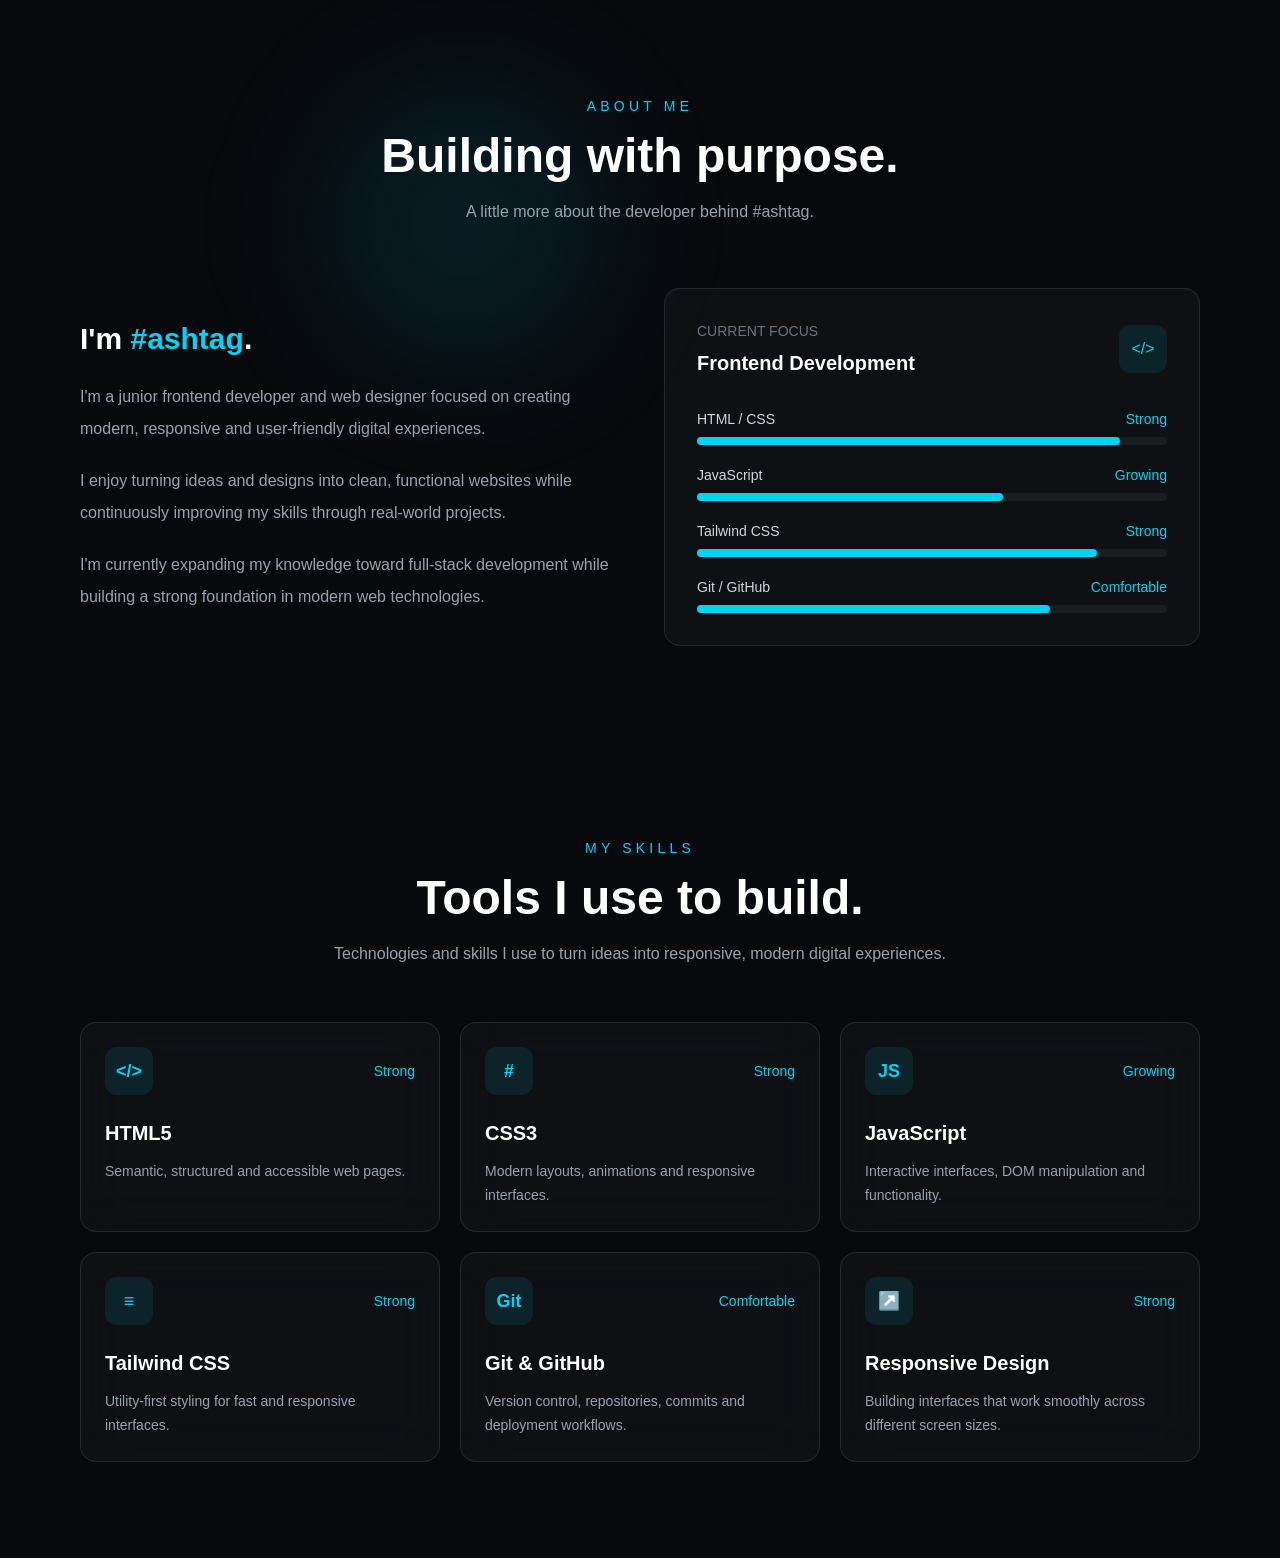
==== about.html @ ee0c6204 "Initial portfolio commit" ====
<!DOCTYPE html>
<html lang="en">
<head>

     <script src="tailwind.js"></script>
    <meta charset="UTF-8">
    <meta name="viewport" content="width=device-width, initial-scale=1.0">

    <title>About #ashtag | Frontend Developer</title>

    <link rel="stylesheet" href="css.css">
    <script src="js.js" defer></script>

</head>

<body class="bg-[#08090d] text-white">

    <!-- About -->
    <main>

        <section class="relative overflow-hidden px-6 py-24 sm:px-10 lg:px-20">

            <!-- Background Glow -->
            <div class="glow-move absolute left-1/4 top-20 h-72 w-72 rounded-full bg-cyan-400/10 blur-3xl"></div>

            <div class="relative mx-auto max-w-6xl">

                <!-- Section Heading -->
                <div class="mb-16 text-center hero-animate hero-delay-2">

                    <p class="text-sm font-medium uppercase tracking-[0.3em] text-cyan-400">
                        About Me
                    </p>

                    <h1 class="mt-4 text-4xl font-bold sm:text-5xl">
                        Building with purpose.
                    </h1>

                    <p class="mx-auto mt-5 max-w-2xl text-gray-400">
                        A little more about the developer behind #ashtag.
                    </p>

                </div>


                <!-- About Content -->
                <div class="grid items-center gap-12 lg:grid-cols-2 hero-animate hero-delay-3">

                    <!-- Text -->
                    <div>

                        <h2 class="text-3xl font-semibold">
                            I'm <span class="text-cyan-400">#ashtag</span>.
                        </h2>

                        <p class="mt-6 leading-8 text-gray-400">
                            I'm a junior frontend developer and web designer focused
                            on creating modern, responsive and user-friendly digital
                            experiences.
                        </p>

                        <p class="mt-5 leading-8 text-gray-400">
                            I enjoy turning ideas and designs into clean,
                            functional websites while continuously improving my
                            skills through real-world projects.
                        </p>

                        <p class="mt-5 leading-8 text-gray-400">
                            I'm currently expanding my knowledge toward full-stack
                            development while building a strong foundation in
                            modern web technologies.
                        </p>

                    </div>


                    <!-- Developer Card -->
                    <div class="group rounded-2xl border border-white/10 bg-white/[0.03] p-8 backdrop-blur-xl transition-all duration-500 hover:-translate-y-2 hover:border-cyan-400/30 hover:shadow-[0_20px_50px_rgba(34,211,238,0.10)]">

                        <div class="flex items-center justify-between">

                            <div>
                                <p class="text-sm text-gray-500">
                                    CURRENT FOCUS
                                </p>

                                <h3 class="mt-2 text-xl font-semibold">
                                    Frontend Development
                                </h3>
                            </div>

                            <div class="flex h-12 w-12 items-center justify-center rounded-xl bg-cyan-400/10 text-cyan-400">
                                &lt;/&gt;
                            </div>

                        </div>


                        <!-- Skills -->
                        <div class="mt-8 space-y-5">

                            <div>
                                <div class="mb-2 flex justify-between text-sm">
                                    <span class="text-gray-300">HTML / CSS</span>
                                    <span class="text-cyan-400">Strong</span>
                                </div>

                                <div class="h-2 rounded-full bg-white/5">
                                    <div class="h-2 w-[90%] rounded-full bg-cyan-400"></div>
                                </div>
                            </div>


                            <div>
                                <div class="mb-2 flex justify-between text-sm">
                                    <span class="text-gray-300">JavaScript</span>
                                    <span class="text-cyan-400">Growing</span>
                                </div>

                                <div class="h-2 rounded-full bg-white/5">
                                    <div class="h-2 w-[65%] rounded-full bg-cyan-400"></div>
                                </div>
                            </div>


                            <div>
                                <div class="mb-2 flex justify-between text-sm">
                                    <span class="text-gray-300">Tailwind CSS</span>
                                    <span class="text-cyan-400">Strong</span>
                                </div>

                                <div class="h-2 rounded-full bg-white/5">
                                    <div class="h-2 w-[85%] rounded-full bg-cyan-400"></div>
                                </div>
                            </div>


                            <div>
                                <div class="mb-2 flex justify-between text-sm">
                                    <span class="text-gray-300">Git / GitHub</span>
                                    <span class="text-cyan-400">Comfortable</span>
                                </div>

                                <div class="h-2 rounded-full bg-white/5">
                                    <div class="h-2 w-[75%] rounded-full bg-cyan-400"></div>
                                </div>
                            </div>

                        </div>

                    </div>

                </div>

            </div>

        </section>

    </main>


    <!-- Skills -->
<section class="relative overflow-hidden px-6 py-24 sm:px-10 lg:px-20">

    <div class="relative mx-auto max-w-6xl">

        <!-- Section Heading -->
        <div class="scroll-animate scroll-delay-1 mb-14 text-center">

            <p class="text-sm font-medium uppercase tracking-[0.3em] text-cyan-400">
                My Skills
            </p>

            <h2 class="mt-4 text-4xl font-bold sm:text-5xl">
                Tools I use to build.
            </h2>

            <p class="mx-auto mt-5 max-w-2xl text-gray-400">
                Technologies and skills I use to turn ideas into responsive,
                modern digital experiences.
            </p>

        </div>


        <!-- Skills Grid -->
        <div class="   grid gap-5 sm:grid-cols-2 lg:grid-cols-3">


            <!-- HTML -->
            <div class="scroll-animate scroll-delay-1 group rounded-2xl border border-white/10 bg-white/[0.03] p-6 backdrop-blur-xl transition-all duration-500 hover:-translate-y-2 hover:border-cyan-400/40 hover:shadow-[0_20px_40px_rgba(34,211,238,0.10)]">

                <div class="flex items-center justify-between">

                    <div class="flex h-12 w-12 items-center justify-center rounded-xl bg-cyan-400/10 text-lg font-bold text-cyan-400 transition duration-500 group-hover:bg-cyan-400/20 group-hover:shadow-[0_0_20px_rgba(34,211,238,0.20)]">
                        &lt;/&gt;
                    </div>

                    <span class="text-sm text-cyan-400">
                        Strong
                    </span>

                </div>

                <h3 class="mt-6 text-xl font-semibold text-white">
                    HTML5
                </h3>

                <p class="mt-3 text-sm leading-6 text-gray-400">
                    Semantic, structured and accessible web pages.
                </p>

            </div>


            <!-- CSS -->
            <div class="scroll-animate scroll-delay-2 group rounded-2xl border border-white/10 bg-white/[0.03] p-6 backdrop-blur-xl transition-all duration-500 hover:-translate-y-2 hover:border-cyan-400/40 hover:shadow-[0_20px_40px_rgba(34,211,238,0.10)]">

                <div class="flex items-center justify-between">

                    <div class="flex h-12 w-12 items-center justify-center rounded-xl bg-cyan-400/10 text-lg font-bold text-cyan-400 transition duration-500 group-hover:bg-cyan-400/20 group-hover:shadow-[0_0_20px_rgba(34,211,238,0.20)]">
                        #
                    </div>

                    <span class="text-sm text-cyan-400">
                        Strong
                    </span>

                </div>

                <h3 class="mt-6 text-xl font-semibold text-white">
                    CSS3
                </h3>

                <p class="mt-3 text-sm leading-6 text-gray-400">
                    Modern layouts, animations and responsive interfaces.
                </p>

            </div>


            <!-- JavaScript -->
            <div class="scroll-animate scroll-delay-3 group rounded-2xl border border-white/10 bg-white/[0.03] p-6 backdrop-blur-xl transition-all duration-500 hover:-translate-y-2 hover:border-cyan-400/40 hover:shadow-[0_20px_40px_rgba(34,211,238,0.10)]">

                <div class="flex items-center justify-between">

                    <div class="flex h-12 w-12 items-center justify-center rounded-xl bg-cyan-400/10 text-lg font-bold text-cyan-400 transition duration-500 group-hover:bg-cyan-400/20 group-hover:shadow-[0_0_20px_rgba(34,211,238,0.20)]">
                        JS
                    </div>

                    <span class="text-sm text-cyan-400">
                        Growing
                    </span>

                </div>

                <h3 class="mt-6 text-xl font-semibold text-white">
                    JavaScript
                </h3>

                <p class="mt-3 text-sm leading-6 text-gray-400">
                    Interactive interfaces, DOM manipulation and functionality.
                </p>

            </div>


            <!-- Tailwind -->
            <div class="scroll-animate scroll-delay-2 group rounded-2xl border border-white/10 bg-white/[0.03] p-6 backdrop-blur-xl transition-all duration-500 hover:-translate-y-2 hover:border-cyan-400/40 hover:shadow-[0_20px_40px_rgba(34,211,238,0.10)]">

                <div class="flex items-center justify-between">

                    <div class="flex h-12 w-12 items-center justify-center rounded-xl bg-cyan-400/10 text-lg font-bold text-cyan-400 transition duration-500 group-hover:bg-cyan-400/20 group-hover:shadow-[0_0_20px_rgba(34,211,238,0.20)]">
                        ≡
                    </div>

                    <span class="text-sm text-cyan-400">
                        Strong
                    </span>

                </div>

                <h3 class="mt-6 text-xl font-semibold text-white">
                    Tailwind CSS
                </h3>

                <p class="mt-3 text-sm leading-6 text-gray-400">
                    Utility-first styling for fast and responsive interfaces.
                </p>

            </div>


            <!-- Git -->
            <div class="scroll-animate scroll-delay-3 group rounded-2xl border border-white/10 bg-white/[0.03] p-6 backdrop-blur-xl transition-all duration-500 hover:-translate-y-2 hover:border-cyan-400/40 hover:shadow-[0_20px_40px_rgba(34,211,238,0.10)]">

                <div class="flex items-center justify-between">

                    <div class="flex h-12 w-12 items-center justify-center rounded-xl bg-cyan-400/10 text-lg font-bold text-cyan-400 transition duration-500 group-hover:bg-cyan-400/20 group-hover:shadow-[0_0_20px_rgba(34,211,238,0.20)]">
                        Git
                    </div>

                    <span class="text-sm text-cyan-400">
                        Comfortable
                    </span>

                </div>

                <h3 class="mt-6 text-xl font-semibold text-white">
                    Git & GitHub
                </h3>

                <p class="mt-3 text-sm leading-6 text-gray-400">
                    Version control, repositories, commits and deployment workflows.
                </p>

            </div>


            <!-- Responsive Design -->
            <div class="scroll-animate scroll-delay-4 group rounded-2xl border border-white/10 bg-white/[0.03] p-6 backdrop-blur-xl transition-all duration-500 hover:-translate-y-2 hover:border-cyan-400/40 hover:shadow-[0_20px_40px_rgba(34,211,238,0.10)]">

                <div class="flex items-center justify-between">

                    <div class="flex h-12 w-12 items-center justify-center rounded-xl bg-cyan-400/10 text-lg font-bold text-cyan-400 transition duration-500 group-hover:bg-cyan-400/20 group-hover:shadow-[0_0_20px_rgba(34,211,238,0.20)]">
                        ↗
                    </div>

                    <span class="text-sm text-cyan-400">
                        Strong
                    </span>

                </div>

                <h3 class="mt-6 text-xl font-semibold text-white">
                    Responsive Design
                </h3>

                <p class="mt-3 text-sm leading-6 text-gray-400">
                    Building interfaces that work smoothly across different screen sizes.
                </p>

            </div>

        </div>

    </div>

</section>

</body>
</html>  


















</body>




</html>
---- css.css ----
@import "tailwindcss";

/* Hero entrance */
@keyframes heroFadeUp {
	from {
		opacity: 0;
		transform: translateY(30px);
	}

	to {
		opacity: 1;
		transform: translateY(0);
	}
}

@keyframes glowPulse {
	0%, 100% {
		transform: scale(1);
		opacity: 0.35;
	}

	50% {
		transform: scale(1.15);
		opacity: 0.5;
	}
}

@keyframes cardFloat {
	0%, 100% { transform: translateY(0); }
	50% { transform: translateY(-8px); }
}

@keyframes textGlow {
	0%, 100% { text-shadow: 0 0 0 rgba(34, 211, 238, 0); }
	50% { text-shadow: 0 0 18px rgba(34, 211, 238, 0.45); }
}

.hero-animate {
	opacity: 0;
	animation: heroFadeUp 0.8s ease-out forwards;
}

.hero-delay-1 { animation-delay: 0.15s; }
.hero-delay-2 { animation-delay: 0.3s; }
.hero-delay-3 { animation-delay: 0.45s; }
.hero-delay-4 { animation-delay: 0.6s; }
.hero-glow { animation: glowPulse 6s ease-in-out infinite; }
.code-card {
	animation: cardFloat 5s ease-in-out infinite;
	transition: transform 0.4s ease, box-shadow 0.4s ease;
}
.code-card:hover {
	animation-play-state: paused;
	transform: translateY(-16px);
	box-shadow: 0 20px 50px rgba(34, 211, 238, 0.071), 0 0 35px rgba(34, 211, 238, 0.073);
}
.experience-glow { animation: textGlow 3s ease-in-out infinite; }

@keyframes glowMove {
	0%, 100% { transform: translate(0, 0) scale(1); }
	25% { transform: translate(120px, -40px) scale(1.1); }
	50% { transform: translate(60px, 80px) scale(1.2); }
	75% { transform: translate(-80px, 40px) scale(1.1); }
}

.glow-move { animation: glowMove 15s ease-in-out infinite; }

.scroll-animate {
	opacity: 0;
	transform: translateY(30px);
	transition: opacity 0.8s ease, transform 0.8s ease;
}

.scroll-animate.show {
	opacity: 1;
	transform: translateY(0);
}

.scroll-delay-1 { transition-delay: 0.1s; }
.scroll-delay-2 { transition-delay: 0.2s; }
.scroll-delay-3 { transition-delay: 0.3s; }
.scroll-delay-4 { transition-delay: 0.4s; }
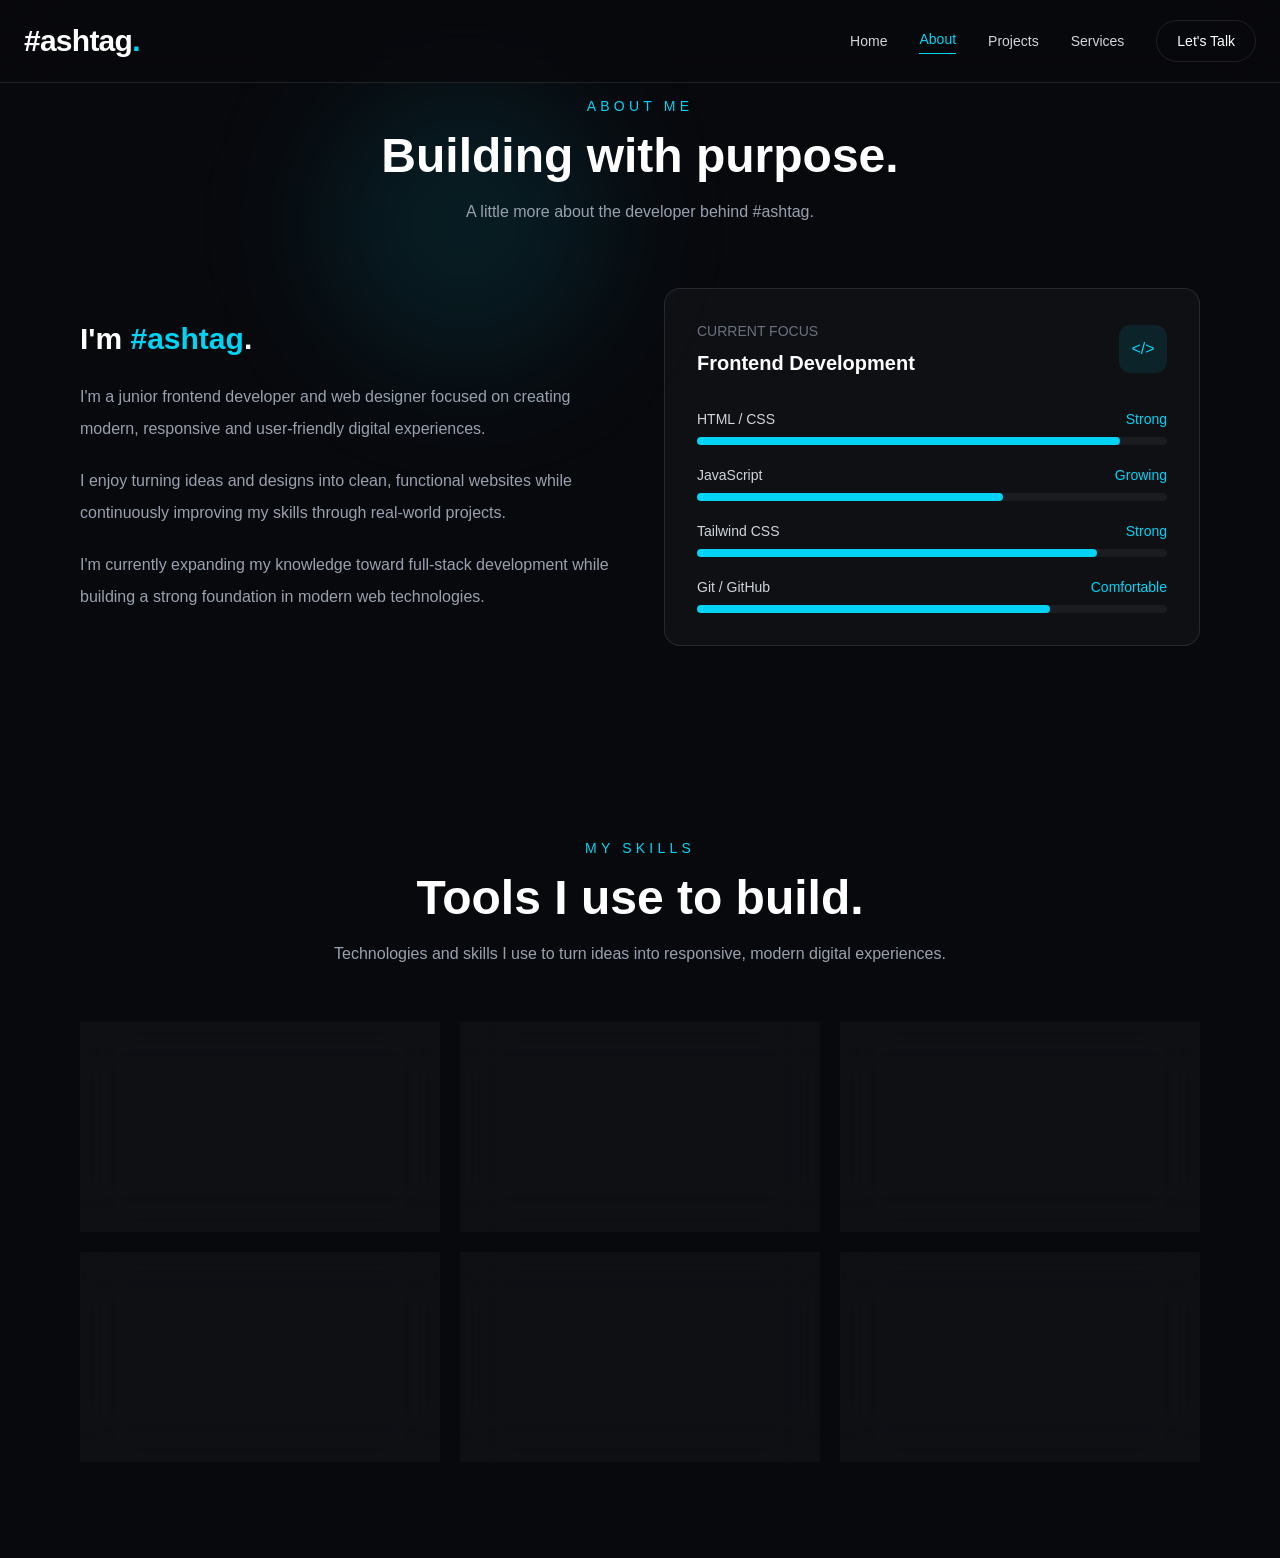
==== commit 61776028: "Update portfolio pages and project assets" ====
--- a/about.html
+++ b/about.html
@@ -14,6 +14,33 @@
 </head>
 
 <body class="bg-[#08090d] text-white">
+
+    <nav class="fixed left-0 top-0 z-50 w-full border-b border-white/10 bg-[#08090d]/75 backdrop-blur-xl">
+        <div class="mx-auto flex max-w-7xl items-center justify-between px-6 py-5">
+            <a href="index.html#home" class="text-3xl font-bold tracking-tight text-white transition duration-300 hover:text-cyan-400">
+                #ashtag<span class="text-cyan-400">.</span>
+            </a>
+            <div class="hidden items-center gap-8 md:flex">
+                <a href="index.html#home" class="text-sm text-gray-300 transition duration-300 hover:text-cyan-400">Home</a>
+                <a href="about.html" class="border-b border-cyan-400 pb-1 text-sm text-cyan-400 transition duration-300 hover:text-cyan-300">About</a>
+                <a href="projects.html" class="text-sm text-gray-300 transition duration-300 hover:text-cyan-400">Projects</a>
+                <a href="services.html" class="text-sm text-gray-300 transition duration-300 hover:text-cyan-400">Services</a>
+                <a href="#" id="open-modal" class="rounded-full border border-white/10 px-5 py-2.5 text-sm font-medium text-white transition duration-300 hover:border-cyan-400/40 hover:text-cyan-400">Let's Talk</a>
+            </div>
+            <button id="menu-btn" class="flex h-10 w-10 items-center justify-center rounded-lg border border-white/10 text-gray-300 transition duration-300 hover:border-cyan-400 hover:text-cyan-400 md:hidden" aria-label="Open navigation menu">
+                <svg xmlns="http://www.w3.org/2000/svg" fill="none" viewBox="0 0 24 24" stroke-width="1.5" stroke="currentColor" class="h-6 w-6"><path stroke-linecap="round" stroke-linejoin="round" d="M3.75 6.75h16.5M3.75 12h16.5m-16.5 5.25h16.5" /></svg>
+            </button>
+        </div>
+        <div id="mobile-menu" class="hidden border-t border-white/10 bg-[#08090d]/95 px-6 py-6 md:hidden">
+            <div class="flex flex-col gap-5">
+                <a href="index.html#home" class="mobile-link text-sm text-gray-300 transition hover:text-cyan-400">Home</a>
+                <a href="about.html" class="mobile-link text-sm font-medium text-cyan-400 transition hover:text-cyan-300">About</a>
+                <a href="projects.html" class="mobile-link text-sm text-gray-300 transition hover:text-cyan-400">Projects</a>
+                <a href="services.html" class="mobile-link text-sm text-gray-300 transition hover:text-cyan-400">Services</a>
+                <a href="index.html#contact" class="mobile-link text-sm font-medium text-cyan-400">Let's Talk</a>
+            </div>
+        </div>
+    </nav>
 
     <!-- About -->
     <main>
@@ -348,6 +375,214 @@
 
 </section>
 
+
+
+
+<!-- LET'S TALK MODAL -->
+<div
+    id="contact-modal"
+    class="fixed inset-0 z-50 hidden items-center justify-center bg-black/70 px-4 py-6 backdrop-blur-md"
+>
+    <!-- Modal -->
+    <div
+        id="contact-modal-box"
+        class="modal-box relative max-h-[90vh] w-full max-w-lg overflow-y-auto rounded-3xl border border-white/10 bg-cyan-200/15 p-6 shadow-[0_0_60px_rgba(34,211,238,0.08)] sm:p-8"
+    >
+
+        <!-- Close Button -->
+        <button
+            id="close-modal"
+            type="button"
+            class="absolute right-5 top-5 flex h-9 w-9 items-center justify-center rounded-full border border-white/10 bg-white/[0.03] text-white/60 transition-all duration-300 hover:border-cyan-400/40 hover:bg-cyan-400/10 hover:text-cyan-400"
+            aria-label="Close contact modal"
+        >
+            ✕
+        </button>
+
+        <!-- Heading -->
+        <div class="mb-7 pr-10">
+            <p class="mb-2 text-sm font-medium uppercase tracking-[0.2em] text-cyan-400">
+                Let's Talk
+            </p>
+
+            <h2 class="text-3xl font-bold tracking-tight text-white sm:text-4xl">
+                Have a project in mind?
+            </h2>
+
+            <p class="mt-3 text-sm leading-6 text-white/50">
+                Let's build something clean, modern and impactful together.
+            </p>
+        </div>
+
+        <!-- Contact Form -->
+        <form id="contact-form" class="space-y-5">
+
+            <!-- Name -->
+            <div>
+                <label
+                    for="name"
+                    class="mb-2 block text-sm font-medium text-white/70"
+                >
+                    Name
+                </label>
+
+                <input
+                    type="text"
+                    id="name"
+                    name="name"
+                    placeholder="Your name"
+                    required
+                    class="w-full rounded-xl border border-white/10 bg-white/[0.03] px-4 py-3 text-sm text-white outline-none transition-all duration-300 placeholder:text-white/25 focus:border-cyan-400/50 focus:bg-white/[0.05] focus:ring-1 focus:ring-cyan-400/30"
+                >
+            </div>
+
+            <!-- Email -->
+            <div>
+                <label
+                    for="email"
+                    class="mb-2 block text-sm font-medium text-white/70"
+                >
+                    Email
+                </label>
+
+                <input
+                    type="email"
+                    id="email"
+                    name="email"
+                    placeholder="you@example.com"
+                    required
+                    class="w-full rounded-xl border border-white/10 bg-white/[0.03] px-4 py-3 text-sm text-white outline-none transition-all duration-300 placeholder:text-white/25 focus:border-cyan-400/50 focus:bg-white/[0.05] focus:ring-1 focus:ring-cyan-400/30"
+                >
+            </div>
+
+            <!-- Message -->
+            <div>
+                <label
+                    for="message"
+                    class="mb-2 block text-sm font-medium text-white/70"
+                >
+                    Message
+                </label>
+
+                <textarea
+                    id="message"
+                    name="message"
+                    rows="5"
+                    placeholder="Tell me a little about your project..."
+                    required
+                    class="w-full resize-none rounded-xl border border-white/10 bg-white/[0.03] px-4 py-3 text-sm text-white outline-none transition-all duration-300 placeholder:text-white/25 focus:border-cyan-400/50 focus:bg-white/[0.05] focus:ring-1 focus:ring-cyan-400/30"
+                ></textarea>
+            </div>
+
+            <!-- Submit -->
+            <button
+                type="submit"
+                class="w-full rounded-xl bg-cyan-400 px-5 py-3.5 text-sm font-semibold text-black transition-all duration-300 hover:bg-cyan-300 hover:shadow-[0_0_25px_rgba(34,211,238,0.25)]"
+            >
+                Send Message
+            </button>
+
+        </form>
+
+        <!-- Divider -->
+        <div class="my-7 flex items-center gap-4">
+            <div class="h-px flex-1 bg-white/10"></div>
+
+            <span class="text-xs uppercase tracking-widest text-white/30">
+                or connect
+            </span>
+
+            <div class="h-px flex-1 bg-white/10"></div>
+        </div>
+
+
+        <!-- Social Icons -->
+<div class="flex justify-center gap-3">
+
+    <!-- X / Twitter -->
+    <a
+        href=""
+        aria-label="X / Twitter"
+        class="flex h-11 w-11 items-center justify-center rounded-full border border-white/10 bg-white/[0.03] text-white/60 transition-all duration-300 hover:-translate-y-1 hover:border-cyan-400/40 hover:bg-cyan-400/10 hover:text-cyan-400 hover:shadow-[0_0_20px_rgba(34,211,238,0.15)]"
+    >
+        <svg
+            xmlns="http://www.w3.org/2000/svg"
+            viewBox="0 0 24 24"
+            fill="currentColor"
+            class="h-4 w-4"
+        >
+            <path d="M18.244 2.25h3.308l-7.227 8.26 8.502 11.24h-6.657l-5.214-6.817-5.964 6.817H1.684l7.73-8.835L1.254 2.25H8.08l4.713 6.231zm-1.161 17.52h1.833L7.084 4.126H5.117z"/>
+        </svg>
+    </a>
+
+    <!-- WhatsApp -->
+    <a
+        href=" https://wa.me/2348069224005"
+        aria-label="WhatsApp"
+        class="flex h-11 w-11 items-center justify-center rounded-full border border-white/10 bg-white/[0.03] text-white/60 transition-all duration-300 hover:-translate-y-1 hover:border-cyan-400/40 hover:bg-cyan-400/10 hover:text-cyan-400 hover:shadow-[0_0_20px_rgba(34,211,238,0.15)]"
+    >
+        <svg
+            xmlns="http://www.w3.org/2000/svg"
+            viewBox="0 0 24 24"
+            fill="none"
+            stroke="currentColor"
+            stroke-width="1.8"
+            stroke-linecap="round"
+            stroke-linejoin="round"
+            class="h-4 w-4"
+        >
+            <path d="M21 11.5a8.38 8.38 0 0 1-8.5 8.5 8.4 8.4 0 0 1-4.1-1.05L3 20l1.1-5.1A8.4 8.4 0 0 1 3 10.8 8.5 8.5 0 1 1 21 11.5Z"/>
+            <path d="M8.5 8.5c.2-.4.4-.4.7-.4h.5c.2 0 .4.1.5.4l.7 1.7c.1.3.1.5-.1.7l-.5.6c-.1.1-.2.3-.1.5.3.6 1.1 1.7 2.1 2.3.3.2.5.2.7 0l.7-.8c.2-.2.4-.2.7-.1l1.6.8c.3.1.4.3.3.6-.1.5-.3 1-.7 1.2-.4.3-1 .4-1.6.2-1-.3-2.2-1-3.4-2.1-1.1-1-2-2.2-2.4-3.1-.4-.8-.4-1.5 0-2Z"/>
+        </svg>
+    </a>
+
+    <!-- Email -->
+    <a
+        href="mailto:hashtagdevelopers@gmail.com"
+        aria-label="Email"
+        class="flex h-11 w-11 items-center justify-center rounded-full border border-white/10 bg-white/[0.03] text-white/60 transition-all duration-300 hover:-translate-y-1 hover:border-cyan-400/40 hover:bg-cyan-400/10 hover:text-cyan-400 hover:shadow-[0_0_20px_rgba(34,211,238,0.15)]"
+    >
+        <svg
+            xmlns="http://www.w3.org/2000/svg"
+            viewBox="0 0 24 24"
+            fill="none"
+            stroke="currentColor"
+            stroke-width="1.8"
+            stroke-linecap="round"
+            stroke-linejoin="round"
+            class="h-4 w-4"
+        >
+            <rect x="3" y="5" width="18" height="14" rx="2"/>
+            <path d="m3 7 9 6 9-6"/>
+        </svg>
+    </a>
+
+    <!-- GitHub -->
+    <a
+        href="https://github.com/pappy-Tc"
+        aria-label="GitHub"
+        class="flex h-11 w-11 items-center justify-center rounded-full border border-white/10 bg-white/[0.03] text-white/60 transition-all duration-300 hover:-translate-y-1 hover:border-cyan-400/40 hover:bg-cyan-400/10 hover:text-cyan-400 hover:shadow-[0_0_20px_rgba(34,211,238,0.15)]"
+    >
+        <svg
+            xmlns="http://www.w3.org/2000/svg"
+            viewBox="0 0 24 24"
+            fill="currentColor"
+            class="h-4 w-4"
+        >
+            <path fill-rule="evenodd" d="M12 2C6.477 2 2 6.59 2 12.25c0 4.53 2.865 8.37 6.84 9.72.5.095.682-.22.682-.49 0-.24-.009-1.03-.014-1.87-2.782.62-3.369-1.37-3.369-1.37-.455-1.18-1.11-1.5-1.11-1.5-.91-.64.069-.63.069-.63 1.005.073 1.533 1.06 1.533 1.06.894 1.57 2.341 1.12 2.913.86.091-.67.35-1.12.636-1.38-2.22-.26-4.555-1.14-4.555-5.07 0-1.12.39-2.04 1.029-2.76-.103-.26-.446-1.31.098-2.73 0 0 .84-.276 2.75 1.054A9.2 9.2 0 0 1 12 7.4c.85.004 1.705.118 2.505.345 1.91-1.33 2.748-1.054 2.748-1.054.546 1.42.203 2.47.1 2.73.64.72 1.028 1.64 1.028 2.76 0 3.94-2.339 4.81-4.565 5.06.359.32.679.95.679 1.92 0 1.38-.012 2.49-.012 2.83 0 .27.18.59.688.49A10.26 10.26 0 0 0 22 12.25C22 6.59 17.523 2 12 2Z" clip-rule="evenodd"/>
+        </svg>
+    </a>
+
+</div>
+    </div>
+</div>
+
+
+
+
+
+
+
 </body>
 </html>  
 
--- a/css.css
+++ b/css.css
@@ -80,3 +80,17 @@
 .scroll-delay-2 { transition-delay: 0.2s; }
 .scroll-delay-3 { transition-delay: 0.3s; }
 .scroll-delay-4 { transition-delay: 0.4s; }
+
+/* Contact modal animation */
+.modal-box {
+    opacity: 0;
+    transform: scale(0.95) translateY(10px);
+    transition:
+        opacity 0.3s ease,
+        transform 0.3s ease;
+}
+
+.modal-box.show {
+    opacity: 1;
+    transform: scale(1) translateY(0);
+}
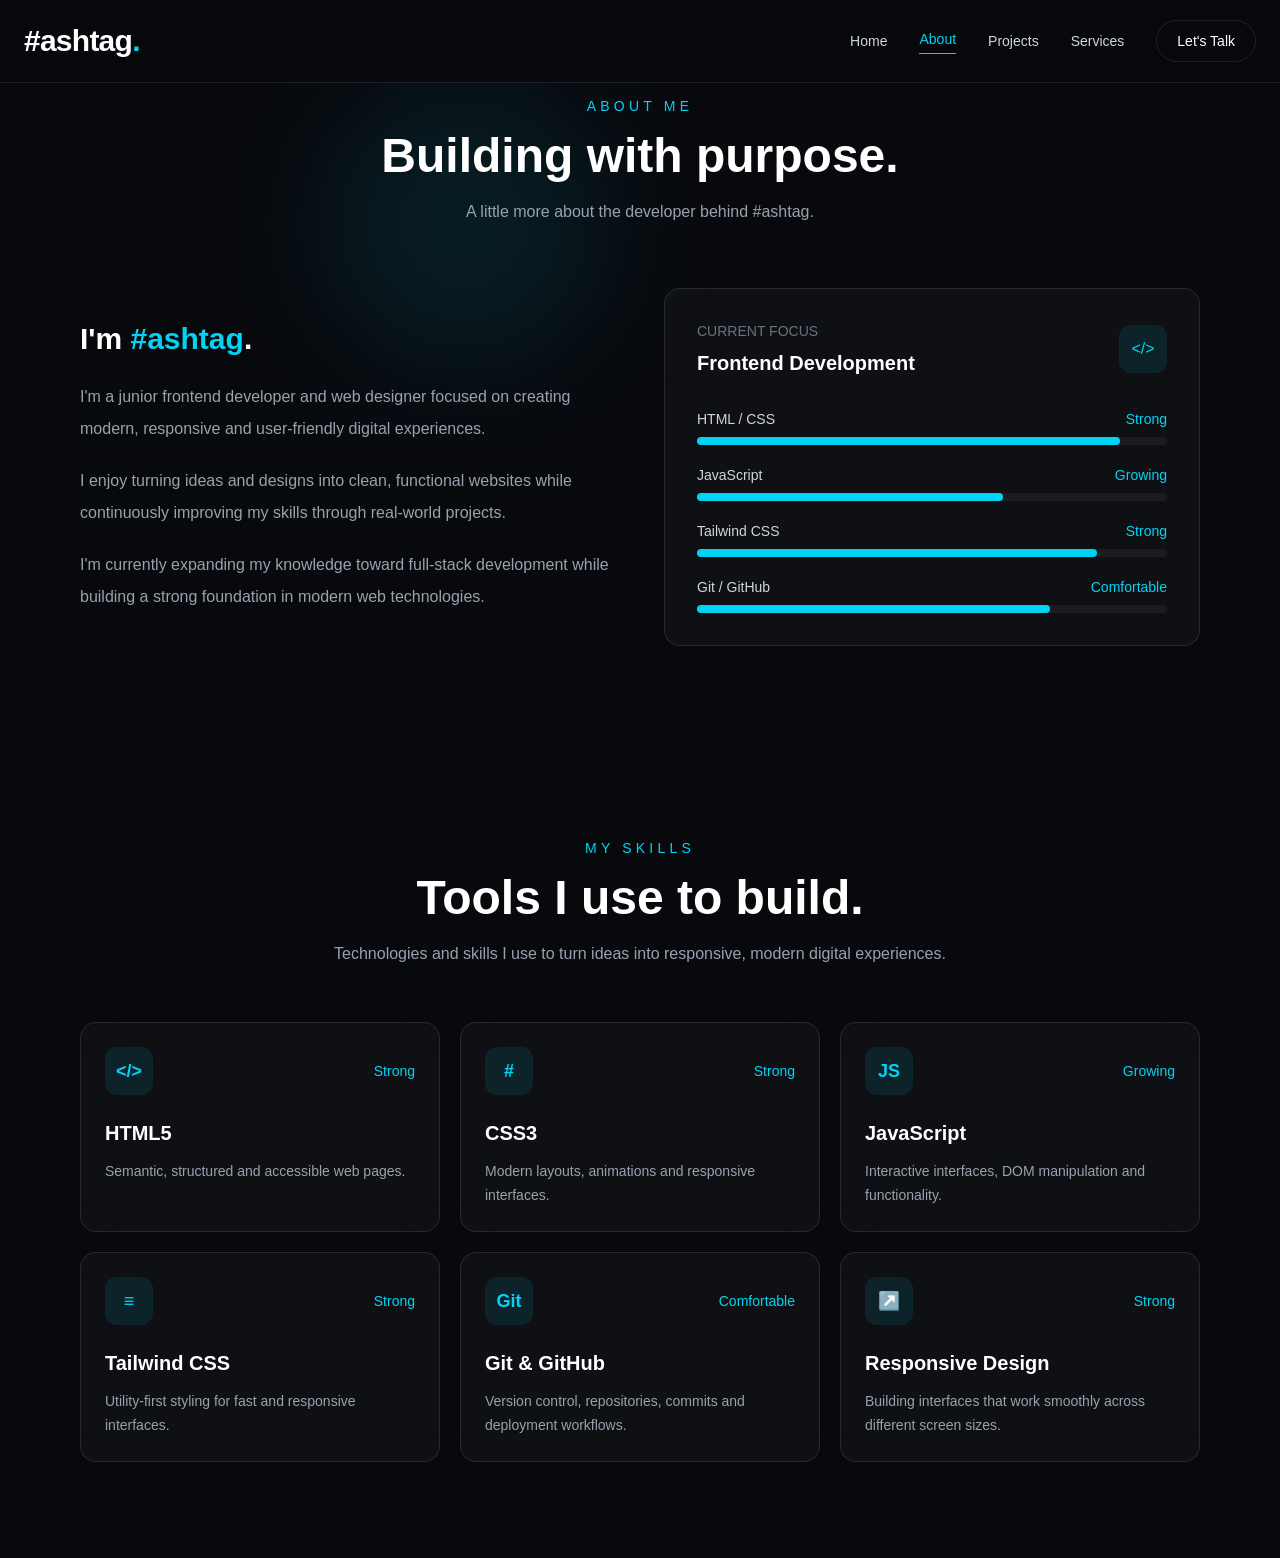
==== commit f20d9e38: "Configure contact forms for Netlify" ====
--- a/about.html
+++ b/about.html
@@ -415,8 +415,16 @@
         </div>
 
         <!-- Contact Form -->
-        <form id="contact-form" class="space-y-5">
-
+        <form name="contact"
+         method="POST"
+         data-netlify="true"
+         id="contact-form"
+         class="space-y-5"
+        
+        >
+
+        <input type="hidden" name="form-name" value="contact">
+        
             <!-- Name -->
             <div>
                 <label
@@ -501,7 +509,7 @@
 
     <!-- X / Twitter -->
     <a
-        href=""
+        href="https://x.com/snoozeonsnoop"
         aria-label="X / Twitter"
         class="flex h-11 w-11 items-center justify-center rounded-full border border-white/10 bg-white/[0.03] text-white/60 transition-all duration-300 hover:-translate-y-1 hover:border-cyan-400/40 hover:bg-cyan-400/10 hover:text-cyan-400 hover:shadow-[0_0_20px_rgba(34,211,238,0.15)]"
     >
@@ -538,7 +546,7 @@
 
     <!-- Email -->
     <a
-        href="mailto:hashtagdevelopers@gmail.com"
+        href="mailto:hashtagdevelopers.com@gmail.com"
         aria-label="Email"
         class="flex h-11 w-11 items-center justify-center rounded-full border border-white/10 bg-white/[0.03] text-white/60 transition-all duration-300 hover:-translate-y-1 hover:border-cyan-400/40 hover:bg-cyan-400/10 hover:text-cyan-400 hover:shadow-[0_0_20px_rgba(34,211,238,0.15)]"
     >
